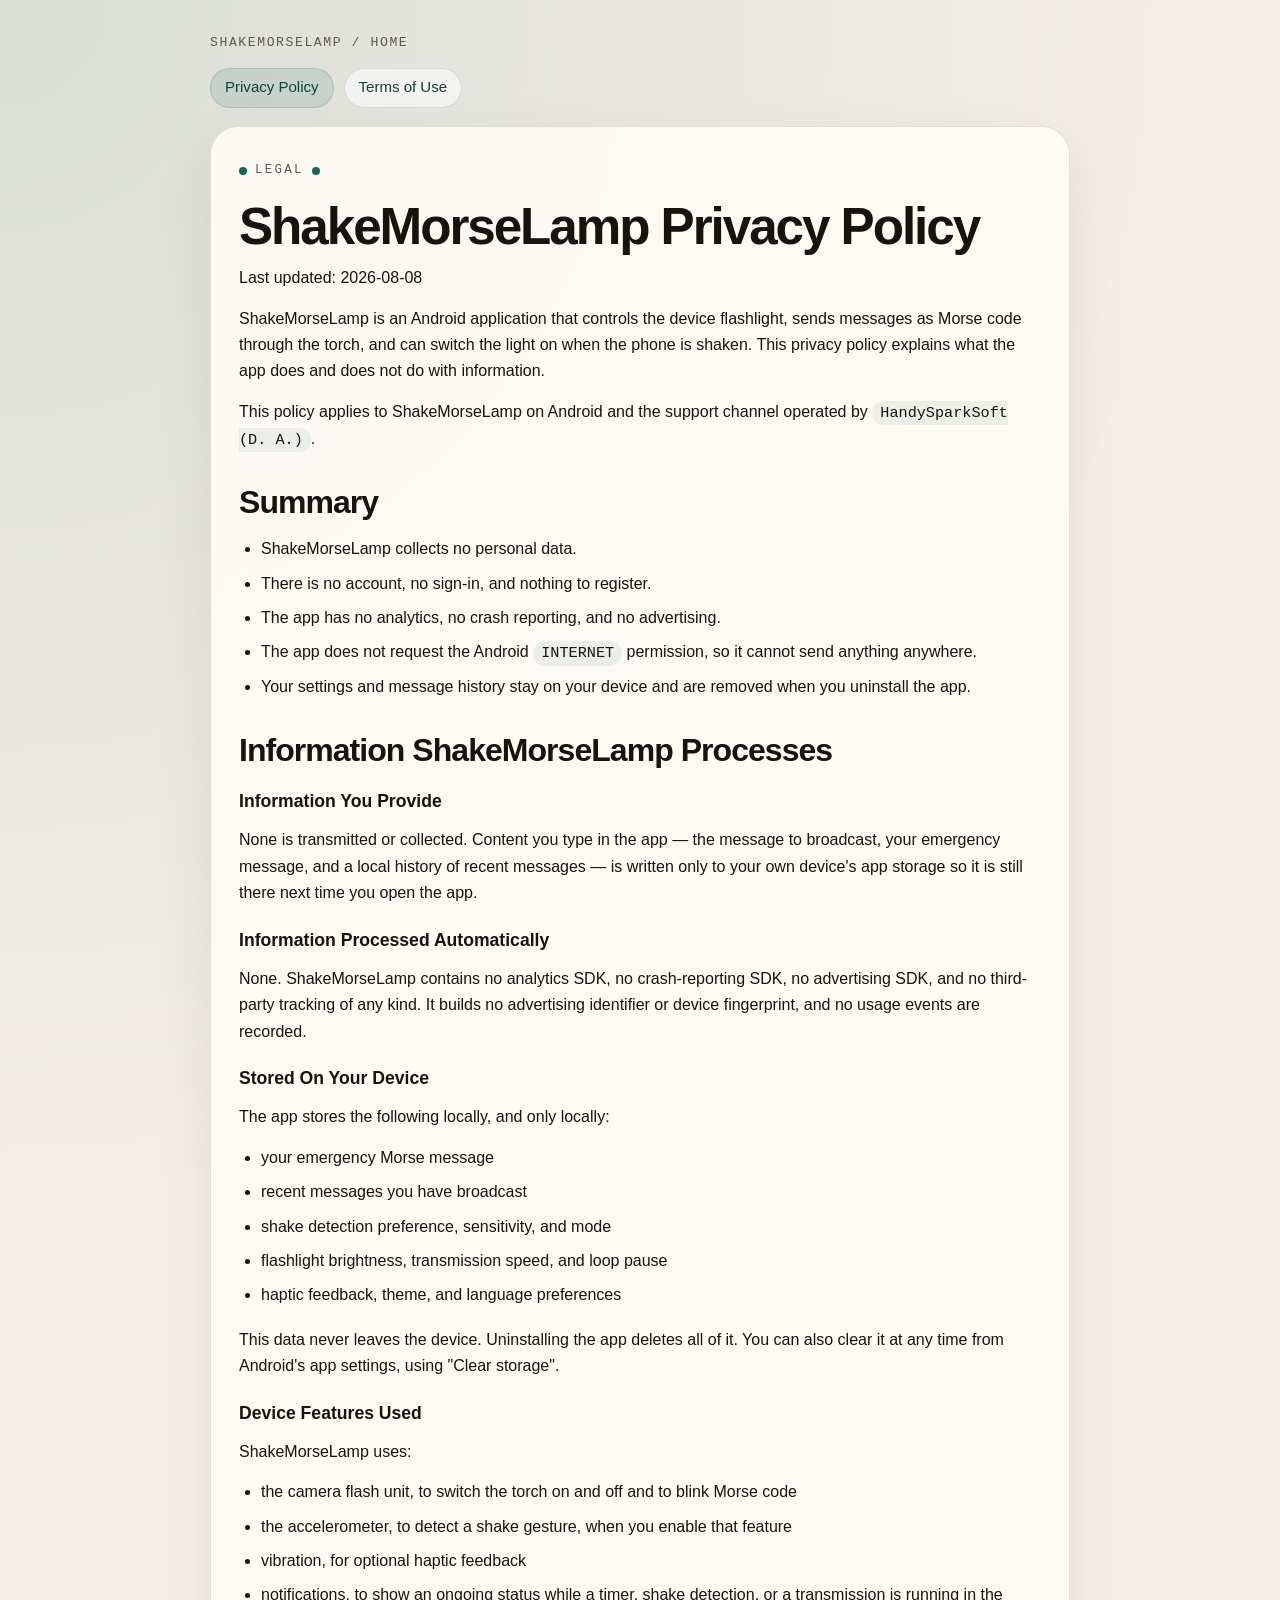
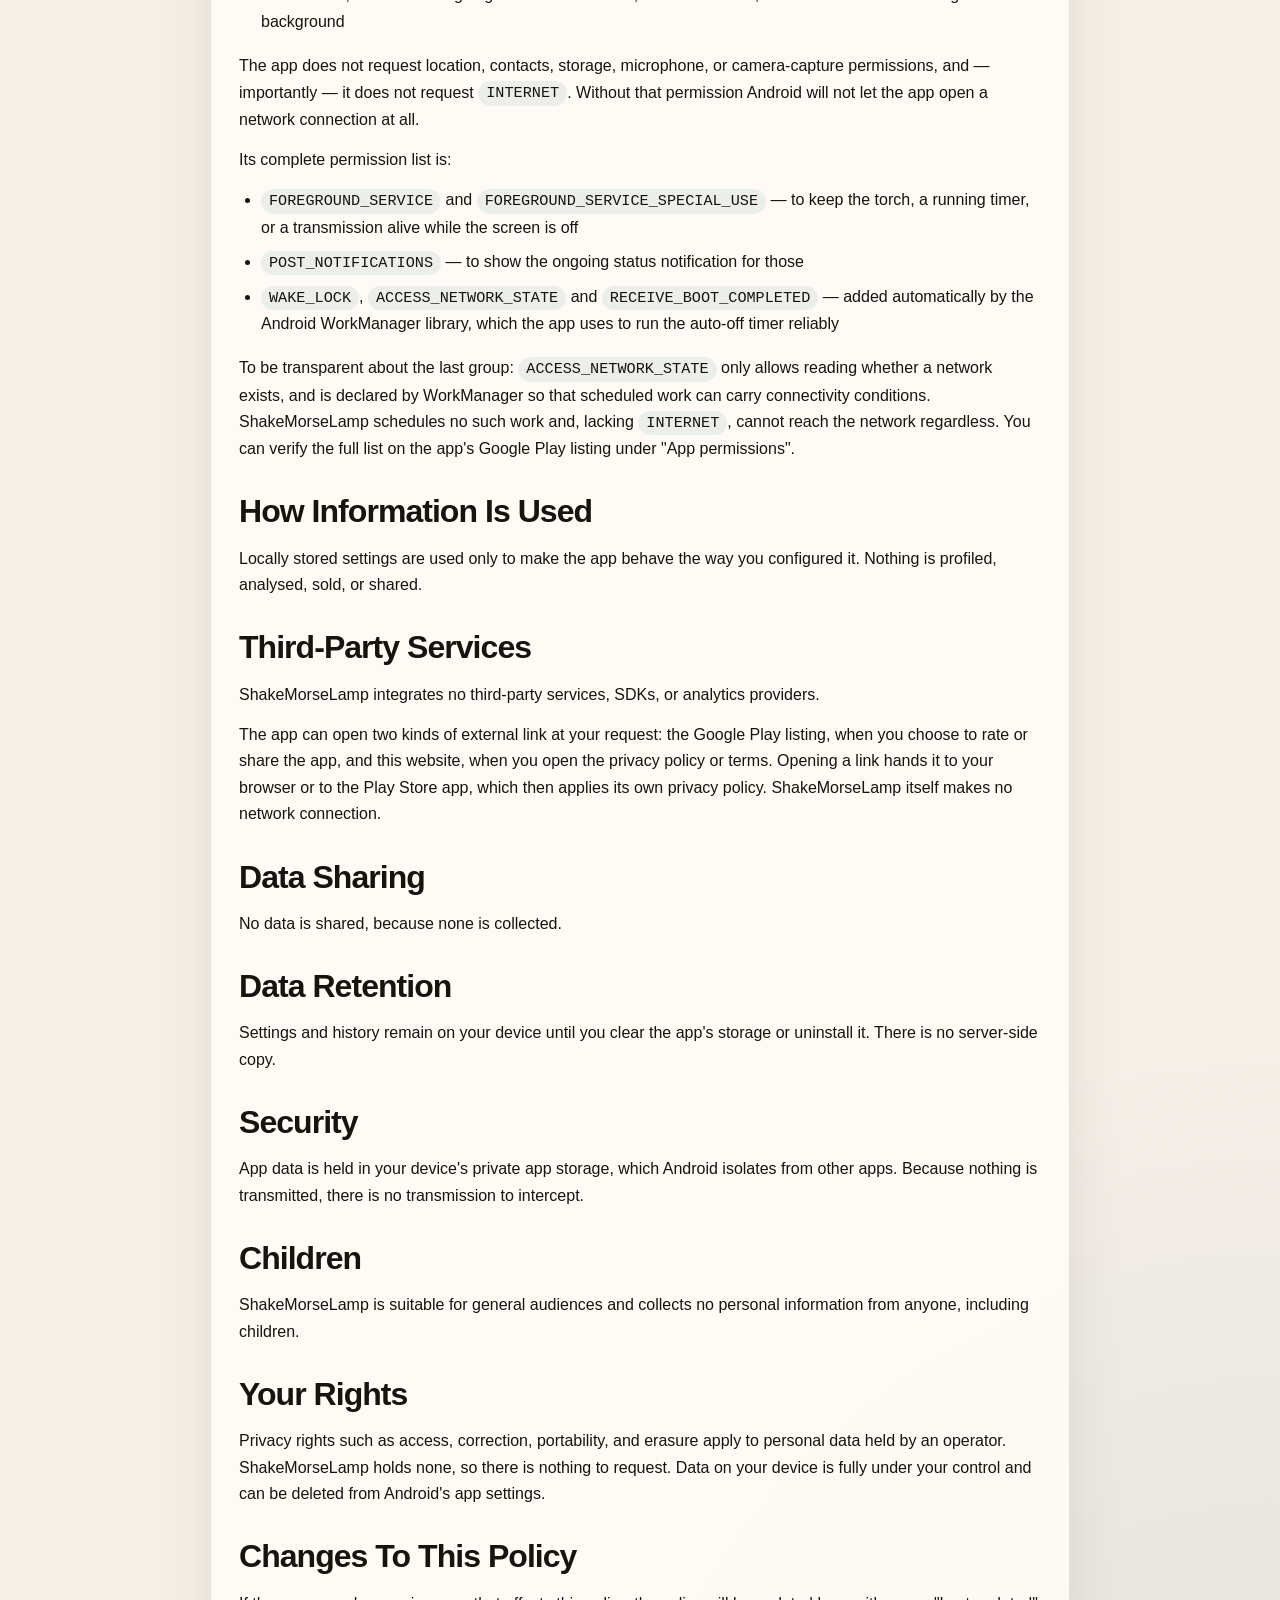
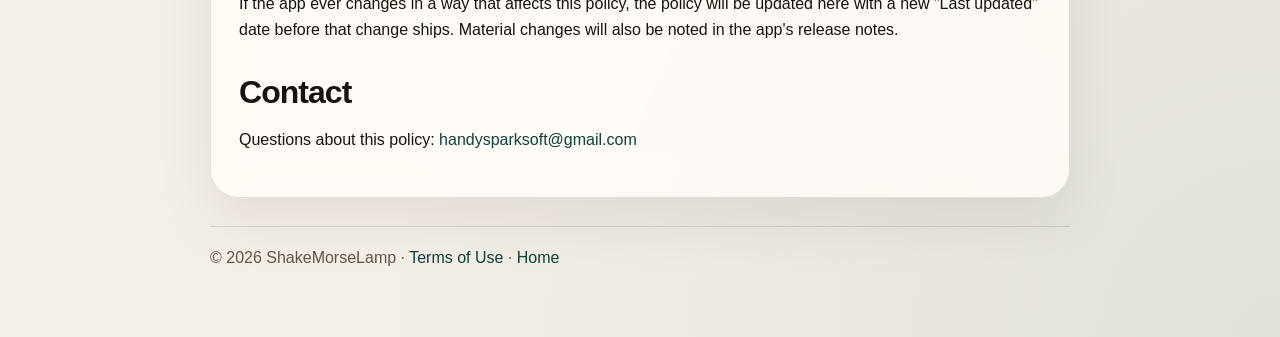
==== web-landing/public/legal/privacy-policy/index.html @ c1b8905b "✨ feat(web): add Firebase landing and legal pages - Add web-landing/ for Firebase project morseshake" ====
<!doctype html>
<html lang="en">
<head>
  <meta charset="utf-8">
  <meta name="viewport" content="width=device-width, initial-scale=1">
  <title>ShakeMorseLamp Privacy Policy</title>
  <meta name="description" content="Privacy policy for the ShakeMorseLamp Android app.">
  <link rel="stylesheet" href="../../styles/auto_render_styles.css">
</head>
<body class="site-shell">
  <main class="page-wrap legal-wrap">
    <header class="legal-header">
      <a class="home-link" href="../../index.html">ShakeMorseLamp / Home</a>
      <nav class="legal-nav" aria-label="Legal pages">
        <span class="legal-pill current">Privacy Policy</span><a class="legal-pill" href="../terms/index.html">Terms of Use</a>
      </nav>
    </header>
    <article class="legal-card">
      <p class="eyebrow">Legal</p>
      <h1>ShakeMorseLamp Privacy Policy</h1>
<p>Last updated: 2026-08-08</p>
<p>ShakeMorseLamp is an Android application that controls the device flashlight, sends messages as Morse code through the torch, and can switch the light on when the phone is shaken. This privacy policy explains what the app does and does not do with information.</p>
<p>This policy applies to ShakeMorseLamp on Android and the support channel operated by <code>HandySparkSoft (D. A.)</code>.</p>

<h2>Summary</h2>
<ul>
  <li>ShakeMorseLamp collects no personal data.</li>
  <li>There is no account, no sign-in, and nothing to register.</li>
  <li>The app has no analytics, no crash reporting, and no advertising.</li>
  <li>The app does not request the Android <code>INTERNET</code> permission, so it cannot send anything anywhere.</li>
  <li>Your settings and message history stay on your device and are removed when you uninstall the app.</li>
</ul>

<h2>Information ShakeMorseLamp Processes</h2>
<h3>Information You Provide</h3>
<p>None is transmitted or collected. Content you type in the app — the message to broadcast, your emergency message, and a local history of recent messages — is written only to your own device's app storage so it is still there next time you open the app.</p>

<h3>Information Processed Automatically</h3>
<p>None. ShakeMorseLamp contains no analytics SDK, no crash-reporting SDK, no advertising SDK, and no third-party tracking of any kind. It builds no advertising identifier or device fingerprint, and no usage events are recorded.</p>

<h3>Stored On Your Device</h3>
<p>The app stores the following locally, and only locally:</p>
<ul>
  <li>your emergency Morse message</li>
  <li>recent messages you have broadcast</li>
  <li>shake detection preference, sensitivity, and mode</li>
  <li>flashlight brightness, transmission speed, and loop pause</li>
  <li>haptic feedback, theme, and language preferences</li>
</ul>
<p>This data never leaves the device. Uninstalling the app deletes all of it. You can also clear it at any time from Android's app settings, using "Clear storage".</p>

<h3>Device Features Used</h3>
<p>ShakeMorseLamp uses:</p>
<ul>
  <li>the camera flash unit, to switch the torch on and off and to blink Morse code</li>
  <li>the accelerometer, to detect a shake gesture, when you enable that feature</li>
  <li>vibration, for optional haptic feedback</li>
  <li>notifications, to show an ongoing status while a timer, shake detection, or a transmission is running in the background</li>
</ul>
<p>The app does not request location, contacts, storage, microphone, or camera-capture permissions, and — importantly — it does not request <code>INTERNET</code>. Without that permission Android will not let the app open a network connection at all.</p>
<p>Its complete permission list is:</p>
<ul>
  <li><code>FOREGROUND_SERVICE</code> and <code>FOREGROUND_SERVICE_SPECIAL_USE</code> — to keep the torch, a running timer, or a transmission alive while the screen is off</li>
  <li><code>POST_NOTIFICATIONS</code> — to show the ongoing status notification for those</li>
  <li><code>WAKE_LOCK</code>, <code>ACCESS_NETWORK_STATE</code> and <code>RECEIVE_BOOT_COMPLETED</code> — added automatically by the Android WorkManager library, which the app uses to run the auto-off timer reliably</li>
</ul>
<p>To be transparent about the last group: <code>ACCESS_NETWORK_STATE</code> only allows reading whether a network exists, and is declared by WorkManager so that scheduled work can carry connectivity conditions. ShakeMorseLamp schedules no such work and, lacking <code>INTERNET</code>, cannot reach the network regardless. You can verify the full list on the app's Google Play listing under "App permissions".</p>

<h2>How Information Is Used</h2>
<p>Locally stored settings are used only to make the app behave the way you configured it. Nothing is profiled, analysed, sold, or shared.</p>

<h2>Third-Party Services</h2>
<p>ShakeMorseLamp integrates no third-party services, SDKs, or analytics providers.</p>
<p>The app can open two kinds of external link at your request: the Google Play listing, when you choose to rate or share the app, and this website, when you open the privacy policy or terms. Opening a link hands it to your browser or to the Play Store app, which then applies its own privacy policy. ShakeMorseLamp itself makes no network connection.</p>

<h2>Data Sharing</h2>
<p>No data is shared, because none is collected.</p>

<h2>Data Retention</h2>
<p>Settings and history remain on your device until you clear the app's storage or uninstall it. There is no server-side copy.</p>

<h2>Security</h2>
<p>App data is held in your device's private app storage, which Android isolates from other apps. Because nothing is transmitted, there is no transmission to intercept.</p>

<h2>Children</h2>
<p>ShakeMorseLamp is suitable for general audiences and collects no personal information from anyone, including children.</p>

<h2>Your Rights</h2>
<p>Privacy rights such as access, correction, portability, and erasure apply to personal data held by an operator. ShakeMorseLamp holds none, so there is nothing to request. Data on your device is fully under your control and can be deleted from Android's app settings.</p>

<h2>Changes To This Policy</h2>
<p>If the app ever changes in a way that affects this policy, the policy will be updated here with a new "Last updated" date before that change ships. Material changes will also be noted in the app's release notes.</p>

<h2>Contact</h2>
<p>Questions about this policy: <a href="mailto:handysparksoft@gmail.com">handysparksoft@gmail.com</a></p>
    </article>
    <footer class="page-footer">
      <p class="subtle">© 2026 ShakeMorseLamp · <a href="../terms/index.html">Terms of Use</a> · <a href="../../index.html">Home</a></p>
    </footer>
  </main>
</body>
</html>
---- web-landing/public/styles/auto_render_styles.css ----
:root {
  color-scheme: light;
  --bg: #f4efe7;
  --surface: rgba(255, 252, 247, 0.88);
  --surface-strong: #fffaf3;
  --text: #17130f;
  --muted: #62574b;
  --border: rgba(23, 19, 15, 0.12);
  --accent: #1b6359;
  --accent-strong: #0e423c;
  --shadow: 0 24px 60px rgba(23, 19, 15, 0.08);
  --mono: "JetBrains Mono", "SFMono-Regular", "SF Mono", Consolas, monospace;
  --sans: "Avenir Next", "Segoe UI", "Helvetica Neue", sans-serif;
}

* {
  box-sizing: border-box;
}

html {
  min-height: 100%;
  background:
    radial-gradient(circle at top left, rgba(27, 99, 89, 0.12), transparent 32%),
    radial-gradient(circle at bottom right, rgba(14, 66, 60, 0.08), transparent 24%),
    var(--bg);
}

body {
  margin: 0;
  min-height: 100vh;
  color: var(--text);
  font-family: var(--sans);
  line-height: 1.65;
}

a {
  color: var(--accent-strong);
  text-decoration: none;
}

a:hover {
  text-decoration: underline;
}

code {
  border-radius: 999px;
  padding: 0.2rem 0.5rem;
  background: rgba(27, 99, 89, 0.08);
  font-family: var(--mono);
  font-size: 0.95em;
}

.site-shell {
  padding: 32px 20px 72px;
}

.page-wrap {
  width: min(960px, 100%);
  margin: 0 auto;
}

.panel,
.legal-card {
  border: 1px solid var(--border);
  border-radius: 28px;
  background: var(--surface);
  backdrop-filter: blur(18px);
  box-shadow: var(--shadow);
}

.hero-panel {
  padding: 32px;
}

.grid-panel {
  margin-top: 18px;
  padding: 20px;
}

.eyebrow {
  display: inline-flex;
  align-items: center;
  gap: 8px;
  margin: 0 0 18px;
  color: var(--muted);
  font-family: var(--mono);
  font-size: 0.78rem;
  letter-spacing: 0.18em;
  text-transform: uppercase;
}

.eyebrow::before,
.eyebrow::after {
  content: "";
  display: inline-block;
  width: 8px;
  height: 8px;
  border-radius: 999px;
  background: var(--accent);
}

.signal-lockup {
  display: flex;
  gap: 12px;
  align-items: center;
  margin-bottom: 22px;
}

.signal-dot,
.signal-dash {
  display: inline-block;
  background: linear-gradient(135deg, var(--accent), var(--accent-strong));
}

.signal-dot {
  width: 14px;
  height: 14px;
  border-radius: 999px;
}

.signal-dash {
  width: 44px;
  height: 14px;
  border-radius: 999px;
}

h1,
h2,
h3 {
  margin: 0 0 16px;
  line-height: 1.1;
}

h1 {
  max-width: 12ch;
  font-size: clamp(2.8rem, 6vw, 4.8rem);
  letter-spacing: -0.04em;
}

h2 {
  font-size: clamp(1.45rem, 3vw, 2rem);
  letter-spacing: -0.03em;
}

h3 {
  font-size: 1.1rem;
}

p {
  margin: 0 0 14px;
}

.lead {
  max-width: 42rem;
  font-size: 1.08rem;
}

.subtle {
  color: var(--muted);
}

.route-grid {
  display: grid;
  grid-template-columns: repeat(auto-fit, minmax(220px, 1fr));
  gap: 16px;
}

.route-card {
  height: 100%;
  padding: 20px;
  border: 1px solid var(--border);
  border-radius: 22px;
  background: var(--surface-strong);
}

.route-card p:last-child {
  margin-bottom: 0;
}

.route-title {
  display: flex;
  align-items: center;
  gap: 10px;
  margin-bottom: 10px;
  font-family: var(--mono);
  font-size: 0.96rem;
  text-transform: uppercase;
  letter-spacing: 0.1em;
}

.route-mark {
  display: inline-flex;
  align-items: center;
  gap: 6px;
}

.route-mark span {
  display: block;
  background: var(--accent);
}

.route-mark span:first-child,
.route-mark span:last-child {
  width: 8px;
  height: 8px;
  border-radius: 999px;
}

.route-mark span:nth-child(2) {
  width: 28px;
  height: 8px;
  border-radius: 999px;
}

.button-row {
  display: flex;
  flex-wrap: wrap;
  gap: 12px;
  margin-top: 20px;
}

.button-link,
.text-link {
  display: inline-flex;
  align-items: center;
  justify-content: center;
  min-height: 44px;
  border-radius: 999px;
  padding: 0 18px;
  font-weight: 600;
}

.button-link {
  background: var(--accent);
  color: #f7f3ec;
}

.button-link:hover {
  background: var(--accent-strong);
  text-decoration: none;
}

.text-link {
  border: 1px solid var(--border);
  color: var(--text);
}

.placeholder-note {
  margin-top: 18px;
  padding-top: 18px;
  border-top: 1px solid var(--border);
  color: var(--muted);
}

.legal-wrap {
  width: min(860px, 100%);
}

.legal-header {
  display: flex;
  flex-direction: column;
  gap: 14px;
  margin-bottom: 18px;
}

.home-link {
  width: fit-content;
  color: var(--muted);
  font-family: var(--mono);
  font-size: 0.82rem;
  letter-spacing: 0.12em;
  text-transform: uppercase;
}

.legal-nav {
  display: flex;
  flex-wrap: wrap;
  gap: 10px;
}

.legal-pill {
  display: inline-flex;
  align-items: center;
  min-height: 40px;
  border-radius: 999px;
  padding: 0 14px;
  border: 1px solid var(--border);
  background: rgba(255, 255, 255, 0.55);
  font-size: 0.94rem;
}

.legal-pill.current {
  background: rgba(27, 99, 89, 0.12);
  color: var(--accent-strong);
  border-color: rgba(27, 99, 89, 0.18);
}

.legal-card {
  padding: 30px 28px;
}

.legal-card h1 {
  max-width: none;
  font-size: clamp(2.1rem, 5vw, 3.2rem);
  margin-bottom: 10px;
}

.legal-card h2 {
  margin-top: 32px;
}

.legal-card h3 {
  margin-top: 24px;
}

.legal-card ul {
  margin: 0 0 18px 22px;
  padding: 0;
}

.legal-card li {
  margin-bottom: 8px;
}

.page-footer {
  margin-top: 28px;
  padding-top: 18px;
  border-top: 1px solid var(--border);
  color: var(--muted);
}

.page-footer p:last-child {
  margin-bottom: 0;
}

.not-found h1 {
  max-width: none;
}

@media (max-width: 640px) {
  .site-shell {
    padding-inline: 16px;
  }

  .hero-panel,
  .grid-panel,
  .legal-card {
    padding: 22px 20px;
  }

  .signal-lockup {
    gap: 10px;
  }

  .signal-dot {
    width: 12px;
    height: 12px;
  }

  .signal-dash {
    width: 36px;
    height: 12px;
  }
}
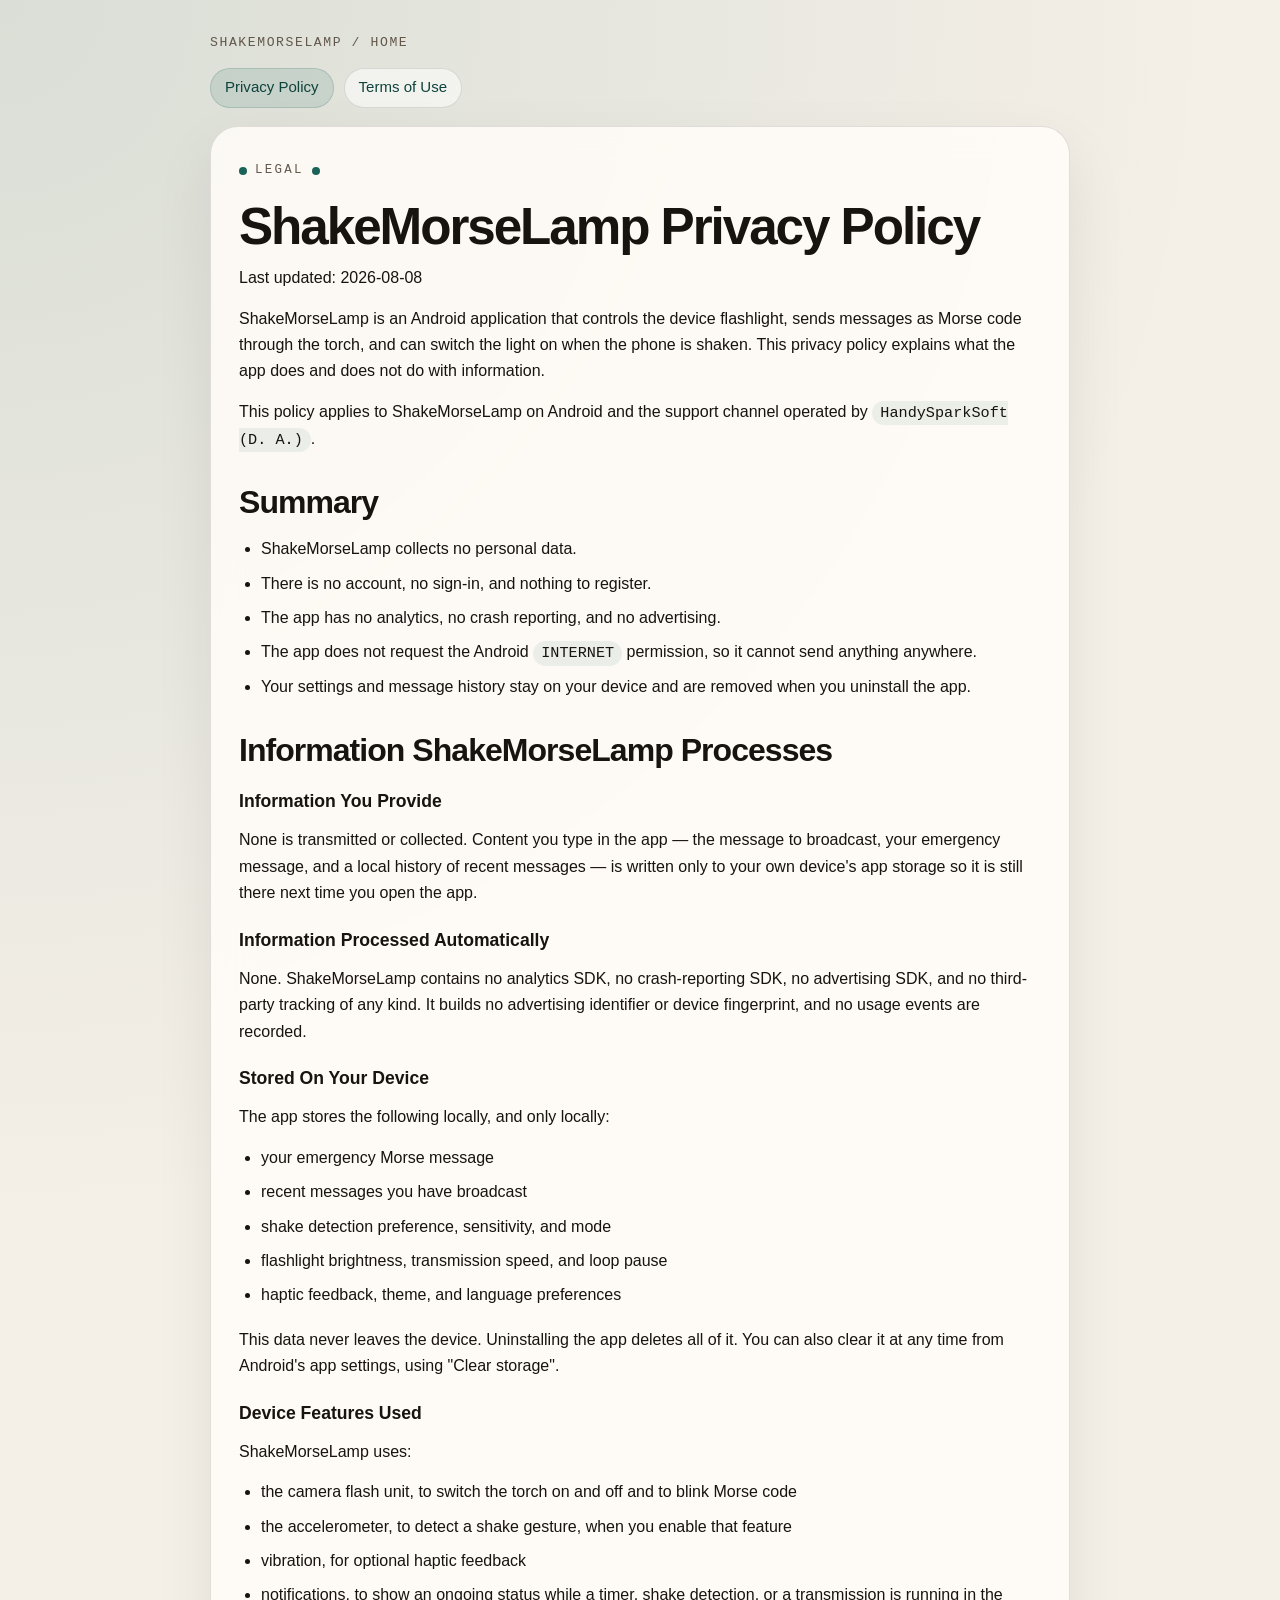
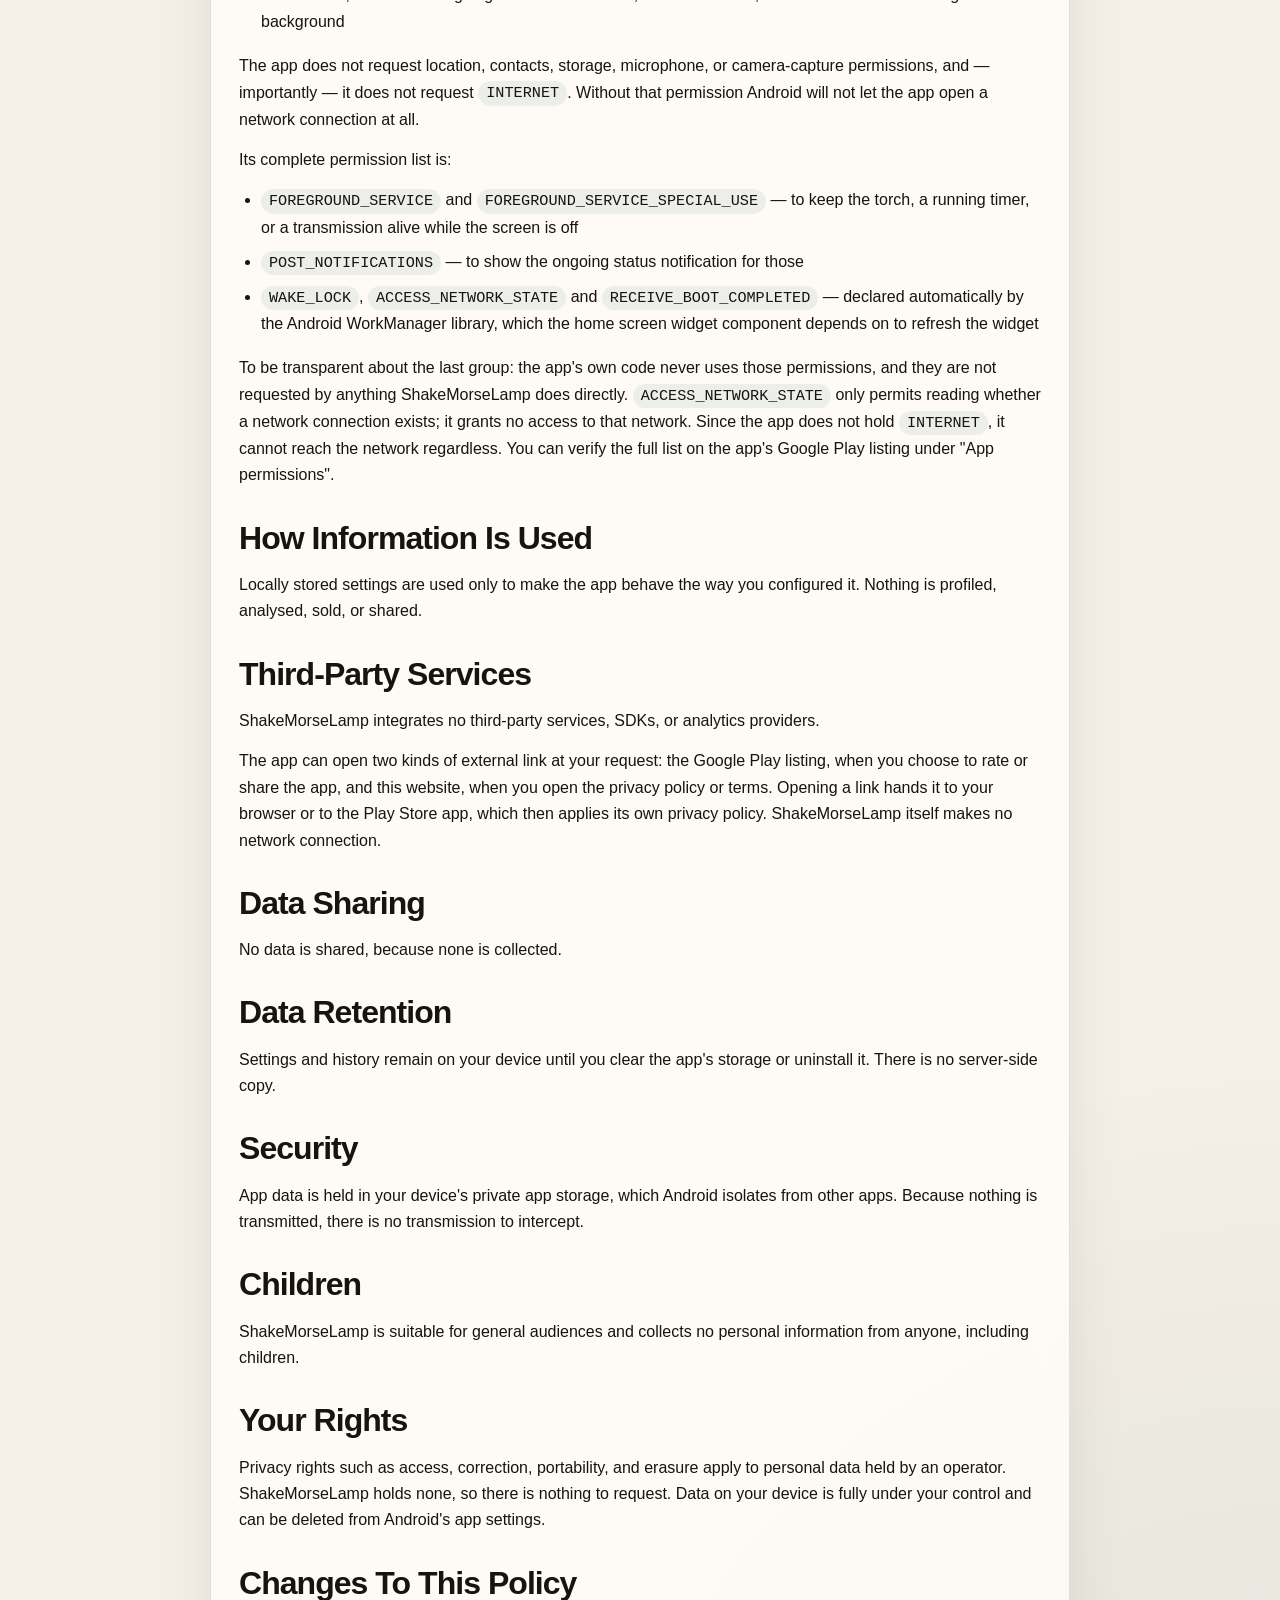
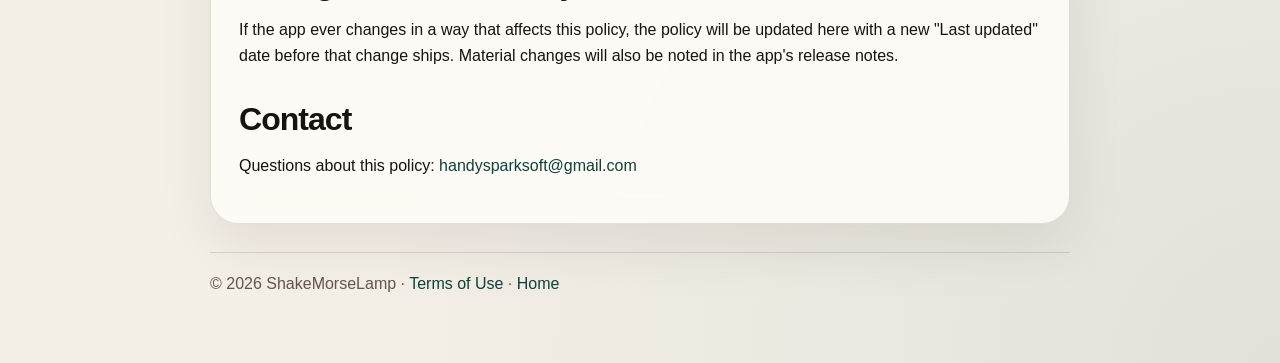
==== commit ffa37e32: "🐛 fix(web): correct permission attribution in privacy policy - The policy said WorkManager's three m" ====
--- a/web-landing/public/legal/privacy-policy/index.html
+++ b/web-landing/public/legal/privacy-policy/index.html
@@ -62,9 +62,9 @@
 <ul>
   <li><code>FOREGROUND_SERVICE</code> and <code>FOREGROUND_SERVICE_SPECIAL_USE</code> — to keep the torch, a running timer, or a transmission alive while the screen is off</li>
   <li><code>POST_NOTIFICATIONS</code> — to show the ongoing status notification for those</li>
-  <li><code>WAKE_LOCK</code>, <code>ACCESS_NETWORK_STATE</code> and <code>RECEIVE_BOOT_COMPLETED</code> — added automatically by the Android WorkManager library, which the app uses to run the auto-off timer reliably</li>
+  <li><code>WAKE_LOCK</code>, <code>ACCESS_NETWORK_STATE</code> and <code>RECEIVE_BOOT_COMPLETED</code> — declared automatically by the Android WorkManager library, which the home screen widget component depends on to refresh the widget</li>
 </ul>
-<p>To be transparent about the last group: <code>ACCESS_NETWORK_STATE</code> only allows reading whether a network exists, and is declared by WorkManager so that scheduled work can carry connectivity conditions. ShakeMorseLamp schedules no such work and, lacking <code>INTERNET</code>, cannot reach the network regardless. You can verify the full list on the app's Google Play listing under "App permissions".</p>
+<p>To be transparent about the last group: the app's own code never uses those permissions, and they are not requested by anything ShakeMorseLamp does directly. <code>ACCESS_NETWORK_STATE</code> only permits reading whether a network connection exists; it grants no access to that network. Since the app does not hold <code>INTERNET</code>, it cannot reach the network regardless. You can verify the full list on the app's Google Play listing under "App permissions".</p>
 
 <h2>How Information Is Used</h2>
 <p>Locally stored settings are used only to make the app behave the way you configured it. Nothing is profiled, analysed, sold, or shared.</p>
